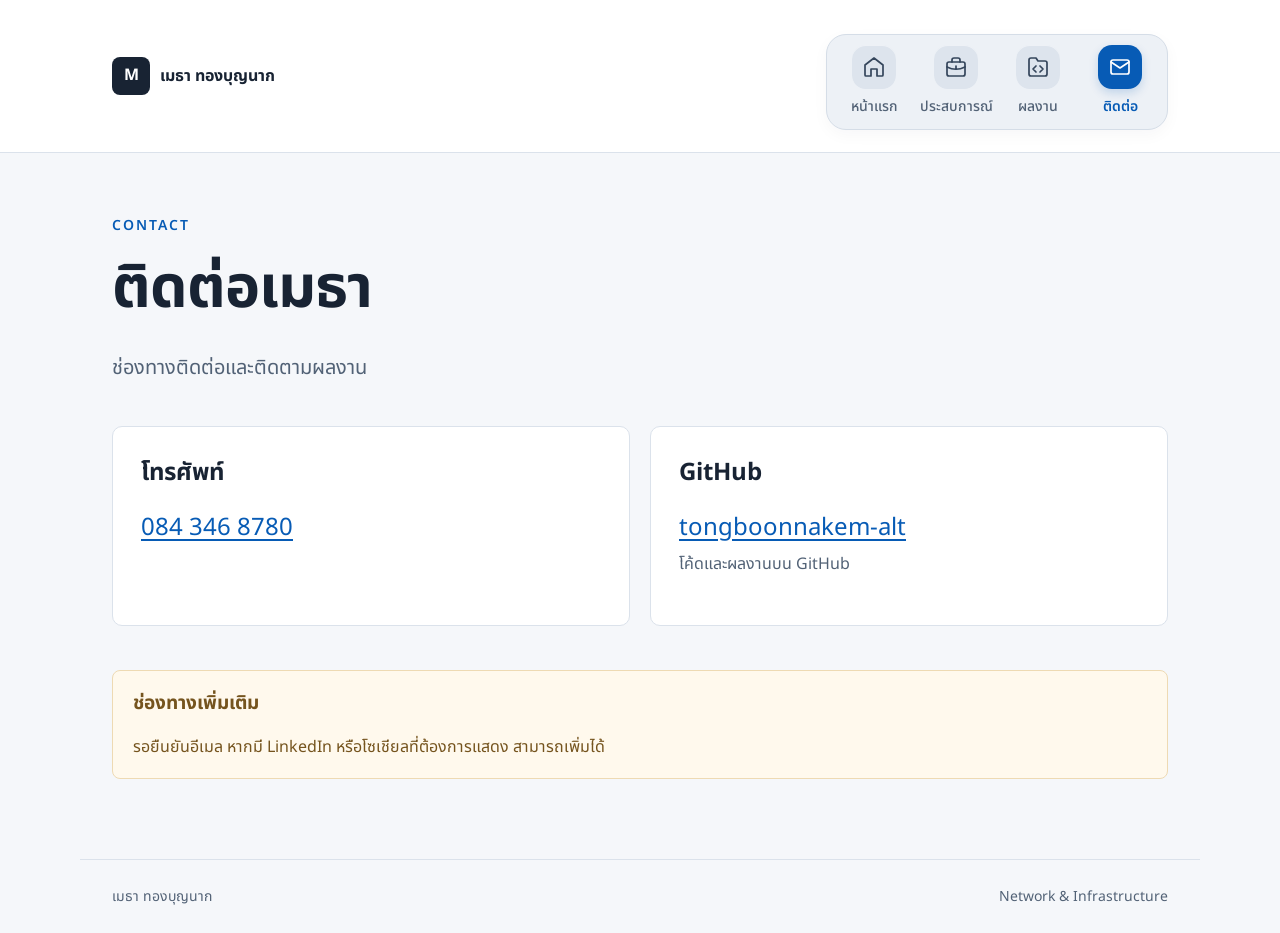
==== contact.html @ 4267f3fb "Add files via upload" ====
<!DOCTYPE html>
<html lang="th"><head><meta charset="UTF-8"><meta name="viewport" content="width=device-width, initial-scale=1"><meta name="description" content="Resume ของเมธา ทองบุญนาก นักศึกษาวิศวกรรมอิเล็กทรอนิกส์และระบบคอมพิวเตอร์ สนใจ Network และ Infrastructure"><title>ติดต่อ | เมธา ทองบุญนาก</title><link rel="icon" type="image/svg+xml" href="favicon.svg"><link rel="stylesheet" href="style.css"><script src="dock.js" defer></script></head><body><header><div class="header-inner"><a class="logo" href="index.html"><span aria-hidden="true">M</span>เมธา ทองบุญนาก</a><nav class="dock" aria-label="เมนูหลัก"><ul><li><a href="index.html"><span class="dock-icon"><svg viewBox="0 0 24 24" fill="none" stroke="currentColor" stroke-width="1.7" stroke-linecap="round" stroke-linejoin="round" aria-hidden="true"><path d="m3 10 9-7 9 7v10a1 1 0 0 1-1 1h-5v-7H9v7H4a1 1 0 0 1-1-1z"/></svg></span><span class="dock-label">หน้าแรก</span></a></li><li><a href="experience.html"><span class="dock-icon"><svg viewBox="0 0 24 24" fill="none" stroke="currentColor" stroke-width="1.7" stroke-linecap="round" stroke-linejoin="round" aria-hidden="true"><rect x="3" y="7" width="18" height="14" rx="2"/><path d="M8 7V5a2 2 0 0 1 2-2h4a2 2 0 0 1 2 2v2M3 12a20 20 0 0 0 18 0M12 11v3"/></svg></span><span class="dock-label">ประสบการณ์</span></a></li><li><a href="projects.html"><span class="dock-icon"><svg viewBox="0 0 24 24" fill="none" stroke="currentColor" stroke-width="1.7" stroke-linecap="round" stroke-linejoin="round" aria-hidden="true"><path d="M3 7V5a2 2 0 0 1 2-2h5l2 3h7a2 2 0 0 1 2 2v11a2 2 0 0 1-2 2H5a2 2 0 0 1-2-2z"/><path d="m10 11-3 3 3 3m4-6 3 3-3 3"/></svg></span><span class="dock-label">ผลงาน</span></a></li><li><a href="contact.html" class="active" aria-current="page"><span class="dock-icon"><svg viewBox="0 0 24 24" fill="none" stroke="currentColor" stroke-width="1.7" stroke-linecap="round" stroke-linejoin="round" aria-hidden="true"><rect x="3" y="5" width="18" height="14" rx="2"/><path d="m3 7 9 6 9-6"/></svg></span><span class="dock-label">ติดต่อ</span></a></li></ul></nav></div></header><main><div class="intro"><p class="eyebrow">CONTACT</p><h1>ติดต่อเมธา</h1><p class="lead">ช่องทางติดต่อและติดตามผลงาน</p></div><div class="grid"><article class="card"><h2>โทรศัพท์</h2><a class="contact-link" href="tel:+66843468780">084 346 8780</a></article><article class="card"><h2>GitHub</h2><a class="contact-link" href="https://github.com/tongboonnakem-alt" target="_blank" rel="noopener noreferrer">tongboonnakem-alt</a><p class="muted">โค้ดและผลงานบน GitHub</p></article></div><section class="section pending"><h3>ช่องทางเพิ่มเติม</h3><p>รอยืนยันอีเมล หากมี LinkedIn หรือโซเชียลที่ต้องการแสดง สามารถเพิ่มได้</p></section></main><footer><span>เมธา ทองบุญนาก</span><span>Network & Infrastructure</span></footer></body></html>
---- style.css ----
@import url('https://fonts.googleapis.com/css2?family=Noto+Sans+Thai:wght@400;500;600;700&display=swap');
:root{--bg:#f5f7fa;--ink:#182333;--muted:#526276;--blue:#075bb5;--line:#dbe2eb;--white:#fff}*{box-sizing:border-box}body{margin:0;background:var(--bg);color:var(--ink);font-family:'Noto Sans Thai',Tahoma,sans-serif;font-size:16px;line-height:1.8}a{color:var(--blue);text-underline-offset:4px}a:focus-visible{outline:3px solid #e89b24;outline-offset:5px}header{background:#fff;border-bottom:1px solid var(--line)}.header-inner{max-width:1120px;margin:auto;padding:22px 32px;display:flex;align-items:center;justify-content:space-between;gap:24px}.logo{font-weight:700;color:var(--ink);text-decoration:none}.logo span{display:inline-grid;place-items:center;background:var(--ink);color:white;width:38px;height:38px;margin-right:10px;border-radius:8px}nav ul{display:flex;gap:24px;list-style:none;margin:0;padding:0}nav a{color:var(--muted);text-decoration:none;font-size:15px;padding:8px 0;display:block}nav a.active{color:var(--blue);border-bottom:2px solid var(--blue);font-weight:600}main{max-width:1120px;margin:auto;padding:60px 32px 80px}.eyebrow{font-size:14px;letter-spacing:2px;color:var(--blue);font-weight:600;margin:0 0 12px}h1{font-size:clamp(2rem,5vw,3.7rem);line-height:1.35;letter-spacing:-1px;margin:0 0 20px}h2{font-size:24px;line-height:1.5;margin:0 0 16px}h3{font-size:19px;margin:0 0 12px}p{margin:0 0 18px}.muted{color:var(--muted)}.hero{display:grid;grid-template-columns:1.4fr 1fr;gap:60px;align-items:center;margin-bottom:60px}.portrait{background:#182333;border-radius:16px;overflow:hidden;position:relative;min-height:330px;display:grid;place-items:center}.portrait img{width:100%;height:370px;object-fit:cover;image-rendering:auto}.portrait-label{position:absolute;bottom:0;left:0;right:0;padding:18px 24px;background:linear-gradient(transparent,#111d2deb);color:white;font-size:14px}.lead{font-size:20px;color:var(--muted);max-width:640px}.actions{display:flex;flex-wrap:wrap;gap:12px;margin-top:28px}.button{display:inline-block;padding:11px 22px;border:1px solid var(--line);border-radius:6px;text-decoration:none;background:white;color:var(--ink);font-weight:500}.button.primary{background:var(--blue);color:white;border-color:var(--blue)}.section{margin-top:44px}.section-heading{display:flex;align-items:baseline;justify-content:space-between;gap:16px;margin-bottom:20px;border-bottom:1px solid var(--line);padding-bottom:12px}.section-heading h2{margin:0}.grid{display:grid;grid-template-columns:repeat(2,minmax(0,1fr));gap:20px}.card{padding:28px;background:var(--white);border:1px solid var(--line);border-radius:10px}.card ul{padding-left:22px;margin:0}.tags{display:flex;flex-wrap:wrap;gap:8px;margin-top:20px}.tag{font-size:14px;background:#edf3fa;color:#184b80;padding:4px 12px;border-radius:4px}.timeline{border-left:2px solid var(--line);padding-left:28px;margin-top:30px}.timeline article{position:relative;margin:0 0 32px;padding:24px;background:white;border:1px solid var(--line);border-radius:8px}.timeline article:before{content:'';position:absolute;left:-36px;top:30px;width:12px;height:12px;border-radius:50%;background:var(--blue);border:3px solid var(--bg)}.date{color:var(--blue);font-size:14px;font-weight:600}.project-number{font-size:14px;color:var(--blue);font-weight:600;letter-spacing:1px;margin-bottom:18px}.contact-link{font-size:clamp(1.1rem,3vw,1.5rem);overflow-wrap:anywhere}.intro{max-width:760px;margin-bottom:40px}footer{border-top:1px solid var(--line);color:var(--muted);font-size:14px;padding:24px 32px;max-width:1120px;margin:auto;display:flex;justify-content:space-between;gap:20px}.pending{background:#fff9ed;border:1px solid #eedab3;padding:16px 20px;border-radius:8px;color:#75541e}.pending p:last-child{margin:0}@media(max-width:700px){.header-inner{padding:16px 20px;display:block}nav ul{gap:20px;flex-wrap:wrap;margin-top:12px}main{padding:36px 20px 50px}.hero{grid-template-columns:1fr;gap:28px;margin-bottom:36px}.portrait{min-height:0;max-width:420px}.portrait img{height:300px}.grid{grid-template-columns:1fr}.card{padding:22px}.section-heading{display:block}.lead{font-size:18px}footer{padding:20px;display:block}.timeline{padding-left:22px}.timeline article:before{left:-30px}}
/* Shared dock navigation for all four pages. */
.header-inner{min-height:132px;gap:24px}
.dock{flex-shrink:0;max-width:100%;padding-top:12px}
.dock ul{display:flex;flex-wrap:nowrap;align-items:flex-end;gap:4px;margin:0;padding:10px 8px 6px;background:#edf1f6;border:1px solid #d5dde7;border-radius:20px;box-shadow:0 5px 16px #18233309}
.dock li{flex:1;min-width:0}
.dock a{position:relative;display:flex;flex-direction:column;align-items:center;gap:6px;width:78px;padding:0 3px 4px;color:#526276;text-decoration:none;border:0;border-radius:12px;font-weight:500}
.dock-icon{display:grid;place-items:center;width:44px;height:44px;background:#dde4ed;border-radius:14px;color:#34455b;transform:translateY(calc((var(--dock-scale,1) - 1) * -12px)) scale(var(--dock-scale,1));transform-origin:center bottom;transition:transform 180ms cubic-bezier(.2,.7,.3,1),background 180ms,color 180ms;box-shadow:inset 0 1px 0 #ffffff80}
.dock-icon svg{width:24px;height:24px}
.dock-label{font-size:14px;line-height:1.7;white-space:nowrap}
.dock a.active{border:0;color:var(--blue);font-weight:600}
.dock a.active .dock-icon{background:var(--blue);color:white;box-shadow:0 4px 10px #075bb530}
.dock a:hover .dock-icon{background:#ccd9eb}
.dock a.active:hover .dock-icon{background:#064b96}
.dock a:focus-visible{outline:3px solid #e89b24;outline-offset:5px}
.dock a:focus-visible .dock-icon{transform:translateY(-5px) scale(1.12)}
@media(max-width:700px){.header-inner{min-height:0}.dock{padding-top:22px;width:max-content;margin:auto}.dock ul{margin:0;gap:2px;padding:10px 6px 6px}.dock a{width:70px}.dock-icon{width:42px;height:42px}}
@media(max-width:359px){.dock a{width:61px}.dock ul{gap:0}.dock-label{font-size:14px}}
@media(prefers-reduced-motion:reduce){.dock-icon{transition:none;transform:none!important}}
@media(hover:none){.dock-icon{transform:none}}
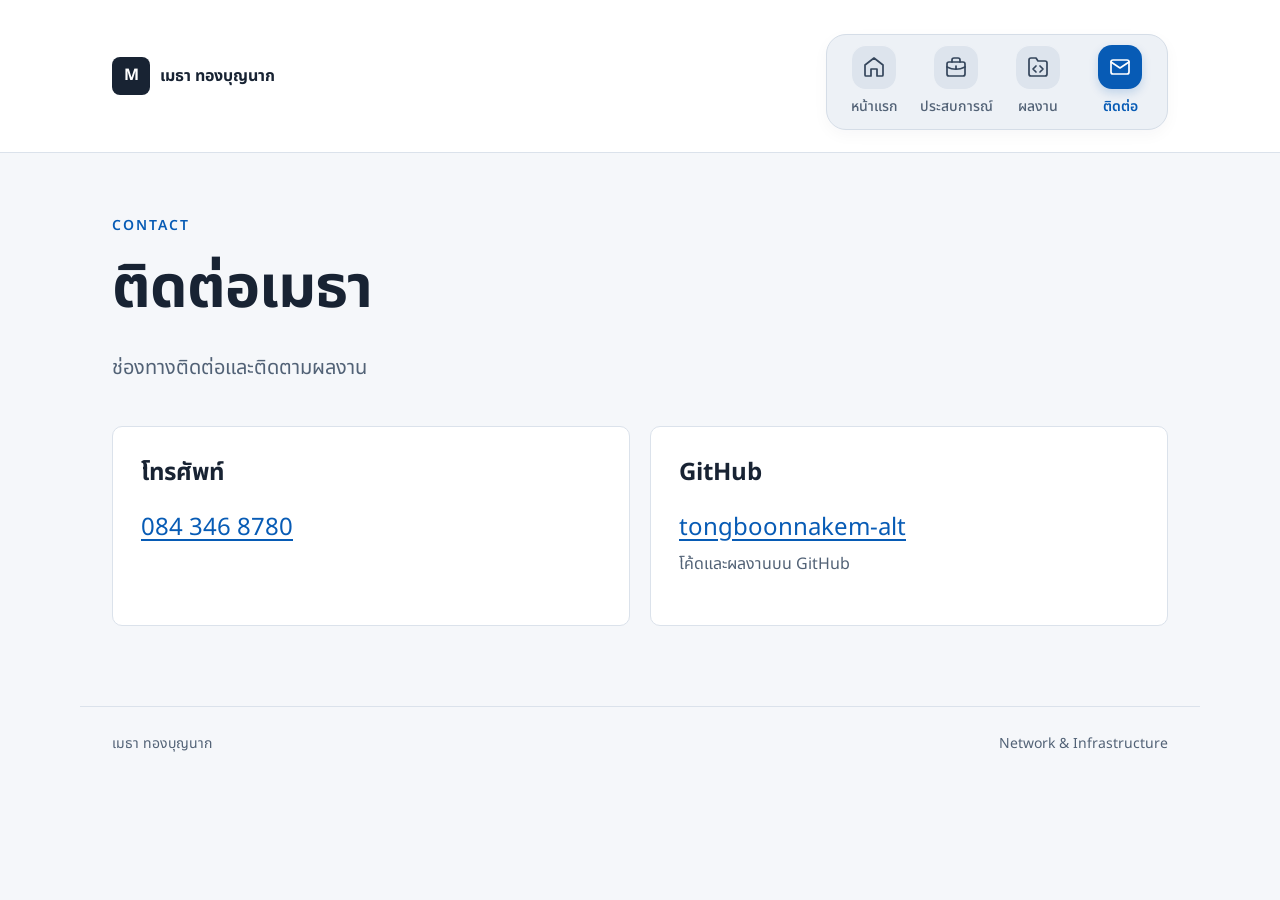
==== commit 02abf290: "Add files via upload" ====
--- a/contact.html
+++ b/contact.html
@@ -1,2 +1,2 @@
 <!DOCTYPE html>
-<html lang="th"><head><meta charset="UTF-8"><meta name="viewport" content="width=device-width, initial-scale=1"><meta name="description" content="Resume ของเมธา ทองบุญนาก นักศึกษาวิศวกรรมอิเล็กทรอนิกส์และระบบคอมพิวเตอร์ สนใจ Network และ Infrastructure"><title>ติดต่อ | เมธา ทองบุญนาก</title><link rel="icon" type="image/svg+xml" href="favicon.svg"><link rel="stylesheet" href="style.css"><script src="dock.js" defer></script></head><body><header><div class="header-inner"><a class="logo" href="index.html"><span aria-hidden="true">M</span>เมธา ทองบุญนาก</a><nav class="dock" aria-label="เมนูหลัก"><ul><li><a href="index.html"><span class="dock-icon"><svg viewBox="0 0 24 24" fill="none" stroke="currentColor" stroke-width="1.7" stroke-linecap="round" stroke-linejoin="round" aria-hidden="true"><path d="m3 10 9-7 9 7v10a1 1 0 0 1-1 1h-5v-7H9v7H4a1 1 0 0 1-1-1z"/></svg></span><span class="dock-label">หน้าแรก</span></a></li><li><a href="experience.html"><span class="dock-icon"><svg viewBox="0 0 24 24" fill="none" stroke="currentColor" stroke-width="1.7" stroke-linecap="round" stroke-linejoin="round" aria-hidden="true"><rect x="3" y="7" width="18" height="14" rx="2"/><path d="M8 7V5a2 2 0 0 1 2-2h4a2 2 0 0 1 2 2v2M3 12a20 20 0 0 0 18 0M12 11v3"/></svg></span><span class="dock-label">ประสบการณ์</span></a></li><li><a href="projects.html"><span class="dock-icon"><svg viewBox="0 0 24 24" fill="none" stroke="currentColor" stroke-width="1.7" stroke-linecap="round" stroke-linejoin="round" aria-hidden="true"><path d="M3 7V5a2 2 0 0 1 2-2h5l2 3h7a2 2 0 0 1 2 2v11a2 2 0 0 1-2 2H5a2 2 0 0 1-2-2z"/><path d="m10 11-3 3 3 3m4-6 3 3-3 3"/></svg></span><span class="dock-label">ผลงาน</span></a></li><li><a href="contact.html" class="active" aria-current="page"><span class="dock-icon"><svg viewBox="0 0 24 24" fill="none" stroke="currentColor" stroke-width="1.7" stroke-linecap="round" stroke-linejoin="round" aria-hidden="true"><rect x="3" y="5" width="18" height="14" rx="2"/><path d="m3 7 9 6 9-6"/></svg></span><span class="dock-label">ติดต่อ</span></a></li></ul></nav></div></header><main><div class="intro"><p class="eyebrow">CONTACT</p><h1>ติดต่อเมธา</h1><p class="lead">ช่องทางติดต่อและติดตามผลงาน</p></div><div class="grid"><article class="card"><h2>โทรศัพท์</h2><a class="contact-link" href="tel:+66843468780">084 346 8780</a></article><article class="card"><h2>GitHub</h2><a class="contact-link" href="https://github.com/tongboonnakem-alt" target="_blank" rel="noopener noreferrer">tongboonnakem-alt</a><p class="muted">โค้ดและผลงานบน GitHub</p></article></div><section class="section pending"><h3>ช่องทางเพิ่มเติม</h3><p>รอยืนยันอีเมล หากมี LinkedIn หรือโซเชียลที่ต้องการแสดง สามารถเพิ่มได้</p></section></main><footer><span>เมธา ทองบุญนาก</span><span>Network & Infrastructure</span></footer></body></html>+<html lang="th"><head><meta charset="UTF-8"><meta name="viewport" content="width=device-width, initial-scale=1"><meta name="description" content="Resume ของเมธา ทองบุญนาก นักศึกษาวิศวกรรมอิเล็กทรอนิกส์และระบบคอมพิวเตอร์ สนใจ Network และ Infrastructure"><title>ติดต่อ | เมธา ทองบุญนาก</title><link rel="icon" type="image/svg+xml" href="favicon.svg"><link rel="stylesheet" href="style.css"><script src="dock.js" defer></script></head><body><header><div class="header-inner"><a class="logo" href="index.html"><span aria-hidden="true">M</span>เมธา ทองบุญนาก</a><nav class="dock" aria-label="เมนูหลัก"><ul><li><a href="index.html"><span class="dock-icon"><svg viewBox="0 0 24 24" fill="none" stroke="currentColor" stroke-width="1.7" stroke-linecap="round" stroke-linejoin="round" aria-hidden="true"><path d="m3 10 9-7 9 7v10a1 1 0 0 1-1 1h-5v-7H9v7H4a1 1 0 0 1-1-1z"/></svg></span><span class="dock-label">หน้าแรก</span></a></li><li><a href="experience.html"><span class="dock-icon"><svg viewBox="0 0 24 24" fill="none" stroke="currentColor" stroke-width="1.7" stroke-linecap="round" stroke-linejoin="round" aria-hidden="true"><rect x="3" y="7" width="18" height="14" rx="2"/><path d="M8 7V5a2 2 0 0 1 2-2h4a2 2 0 0 1 2 2v2M3 12a20 20 0 0 0 18 0M12 11v3"/></svg></span><span class="dock-label">ประสบการณ์</span></a></li><li><a href="projects.html"><span class="dock-icon"><svg viewBox="0 0 24 24" fill="none" stroke="currentColor" stroke-width="1.7" stroke-linecap="round" stroke-linejoin="round" aria-hidden="true"><path d="M3 7V5a2 2 0 0 1 2-2h5l2 3h7a2 2 0 0 1 2 2v11a2 2 0 0 1-2 2H5a2 2 0 0 1-2-2z"/><path d="m10 11-3 3 3 3m4-6 3 3-3 3"/></svg></span><span class="dock-label">ผลงาน</span></a></li><li><a href="contact.html" class="active" aria-current="page"><span class="dock-icon"><svg viewBox="0 0 24 24" fill="none" stroke="currentColor" stroke-width="1.7" stroke-linecap="round" stroke-linejoin="round" aria-hidden="true"><rect x="3" y="5" width="18" height="14" rx="2"/><path d="m3 7 9 6 9-6"/></svg></span><span class="dock-label">ติดต่อ</span></a></li></ul></nav></div></header><main><div class="intro"><p class="eyebrow">CONTACT</p><h1>ติดต่อเมธา</h1><p class="lead">ช่องทางติดต่อและติดตามผลงาน</p></div><div class="grid"><article class="card"><h2>โทรศัพท์</h2><a class="contact-link" href="tel:+66843468780">084 346 8780</a></article><article class="card"><h2>GitHub</h2><a class="contact-link" href="https://github.com/tongboonnakem-alt" target="_blank" rel="noopener noreferrer">tongboonnakem-alt</a><p class="muted">โค้ดและผลงานบน GitHub</p></article></div></main><footer><span>เมธา ทองบุญนาก</span><span>Network & Infrastructure</span></footer></body></html>
--- a/style.css
+++ b/style.css
@@ -19,3 +19,4 @@
 @media(max-width:359px){.dock a{width:61px}.dock ul{gap:0}.dock-label{font-size:14px}}
 @media(prefers-reduced-motion:reduce){.dock-icon{transition:none;transform:none!important}}
 @media(hover:none){.dock-icon{transform:none}}
+.lan-project{grid-column:1/-1}.lan-project h2{overflow-wrap:anywhere}.project-figure{margin:28px 0 20px;padding:16px;background:#f5f7fa;border:1px solid var(--line);border-radius:8px;text-align:center}.project-figure img{display:block;width:100%;height:auto;max-height:450px;object-fit:contain;background:white}.project-figure figcaption{font-size:14px;color:var(--muted);margin-top:12px}
